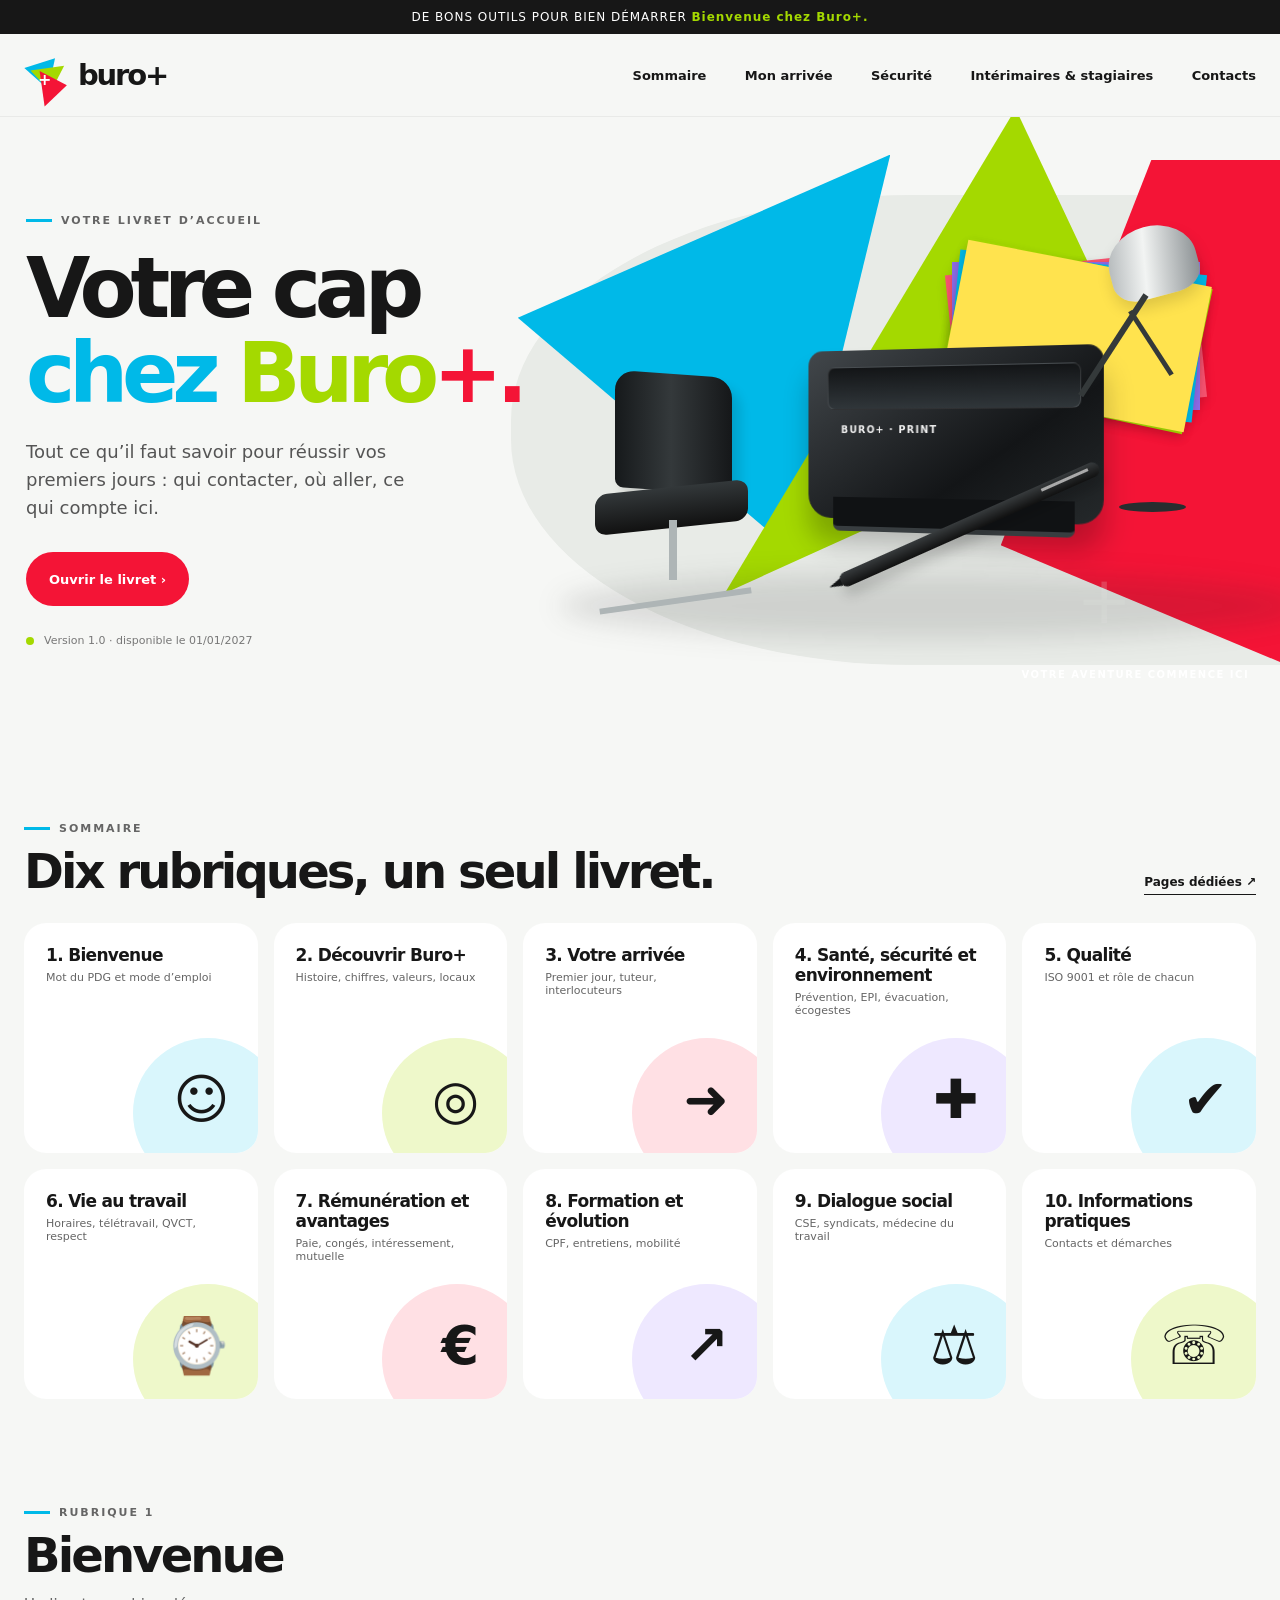
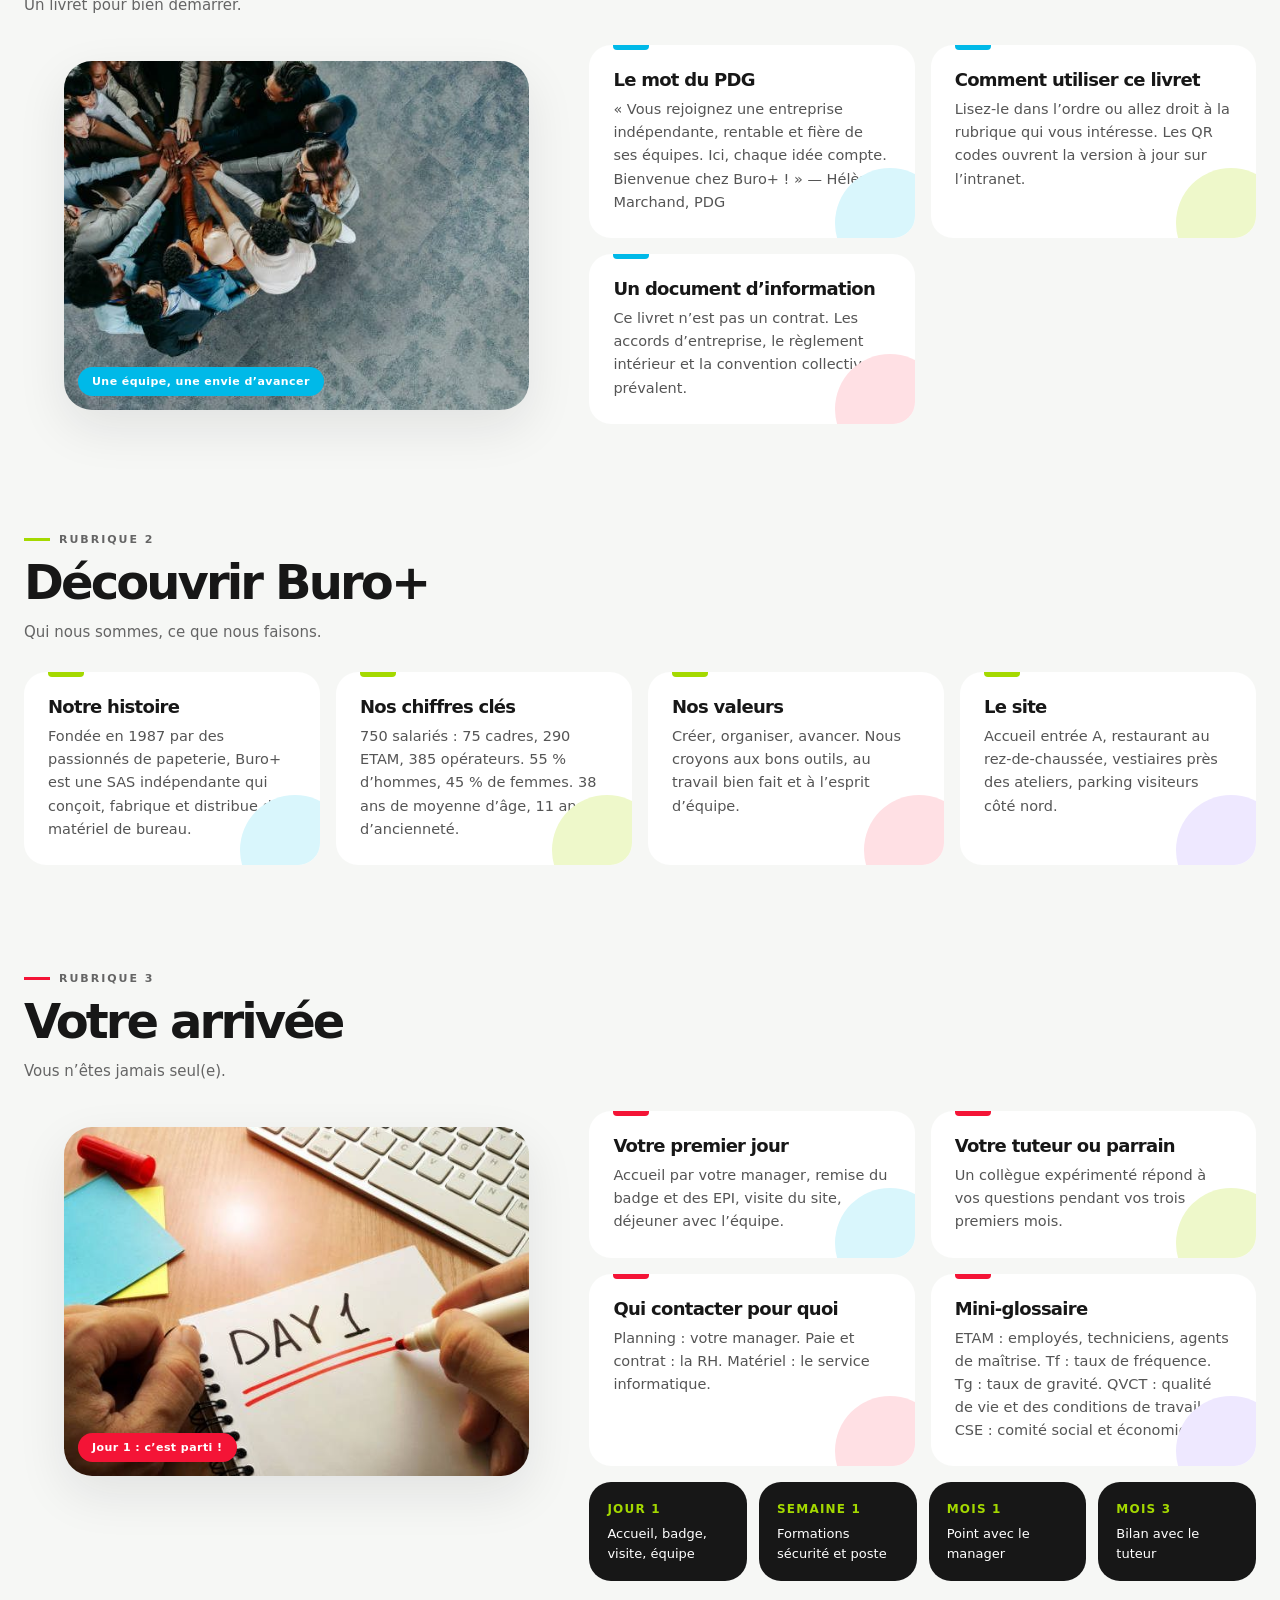
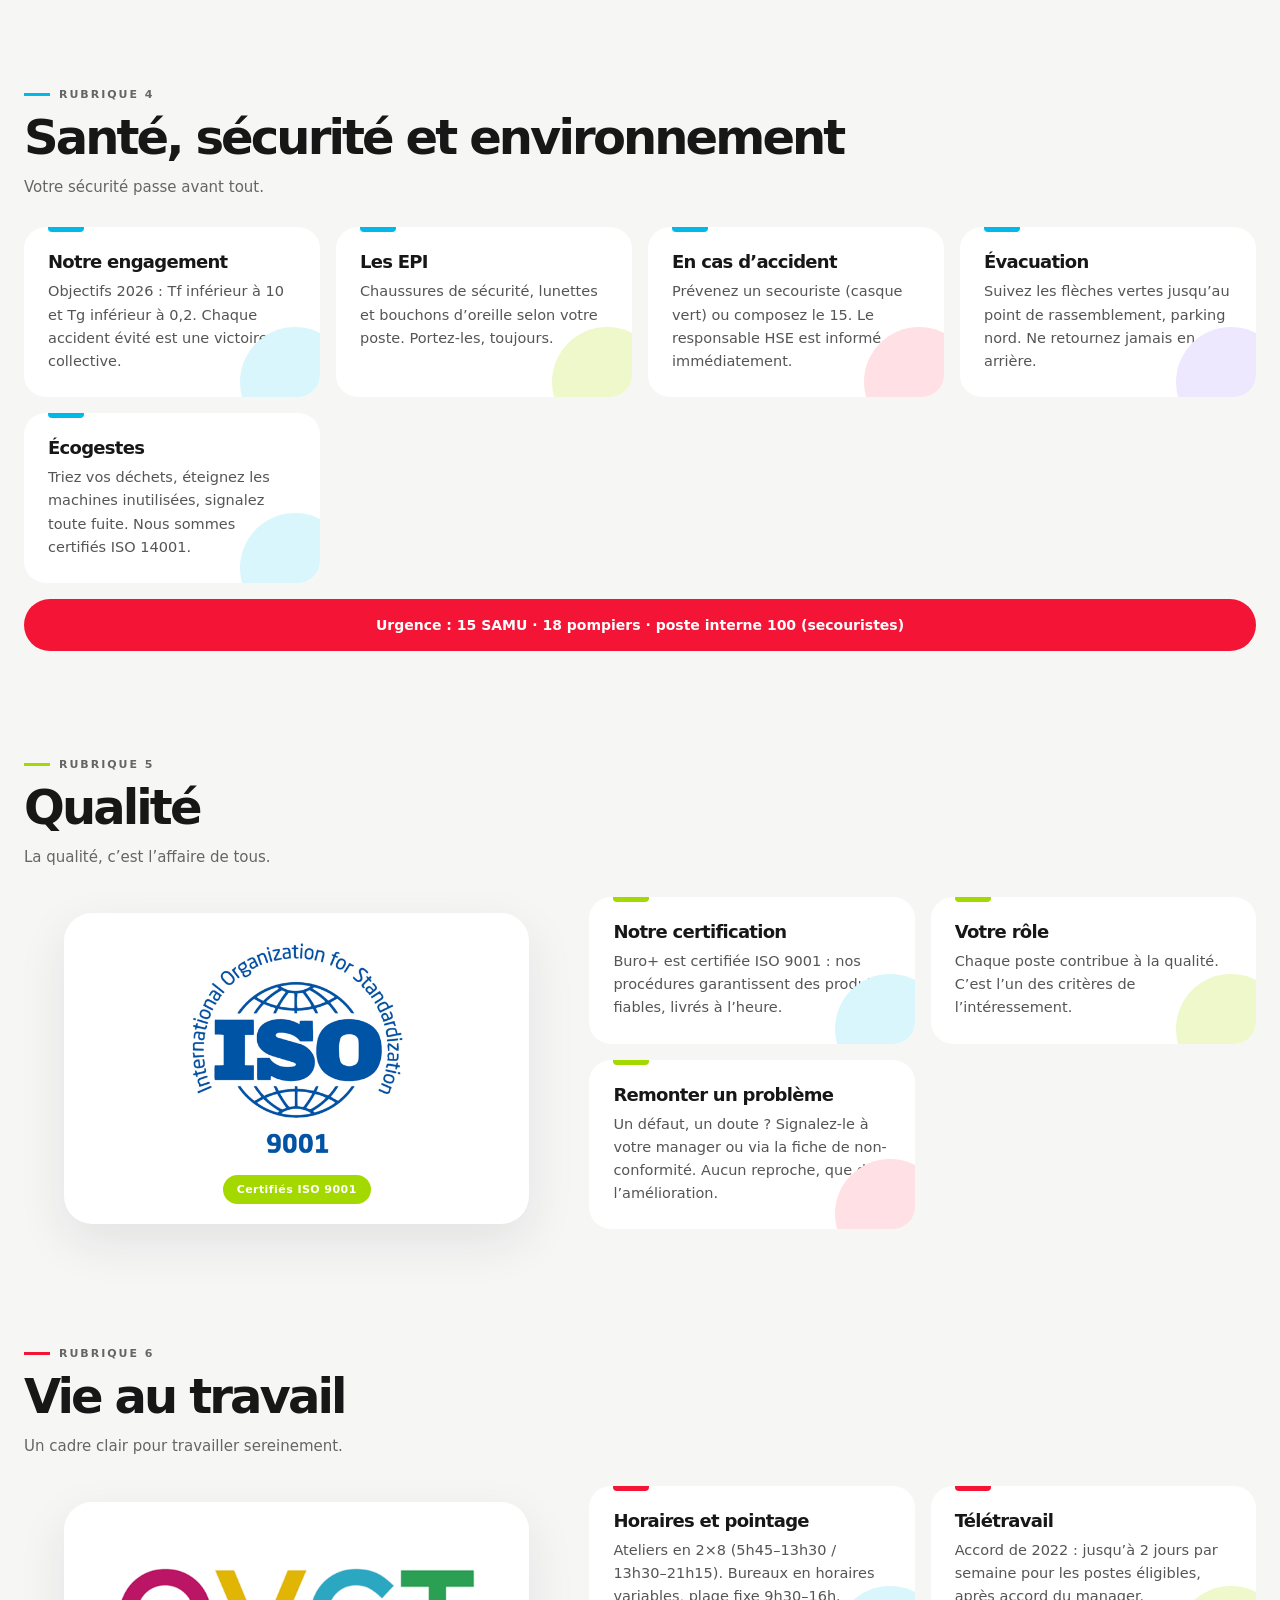
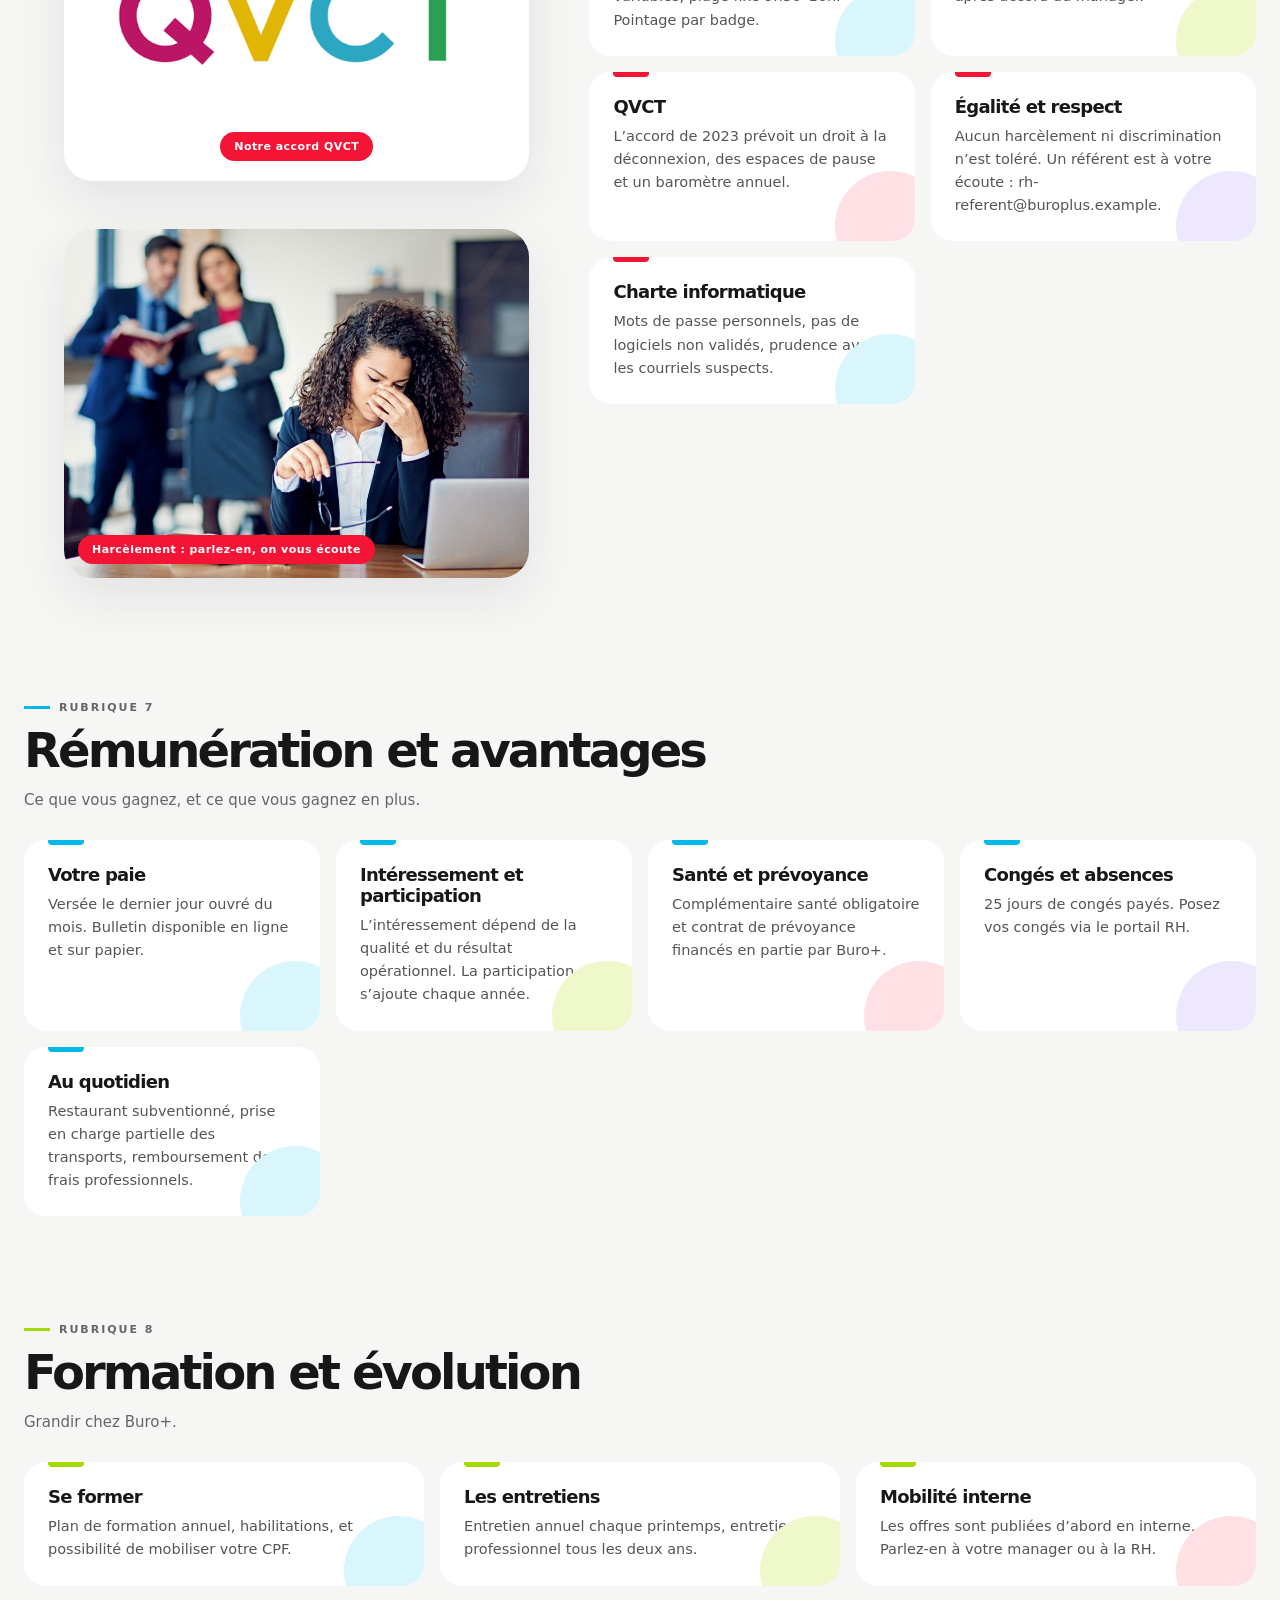
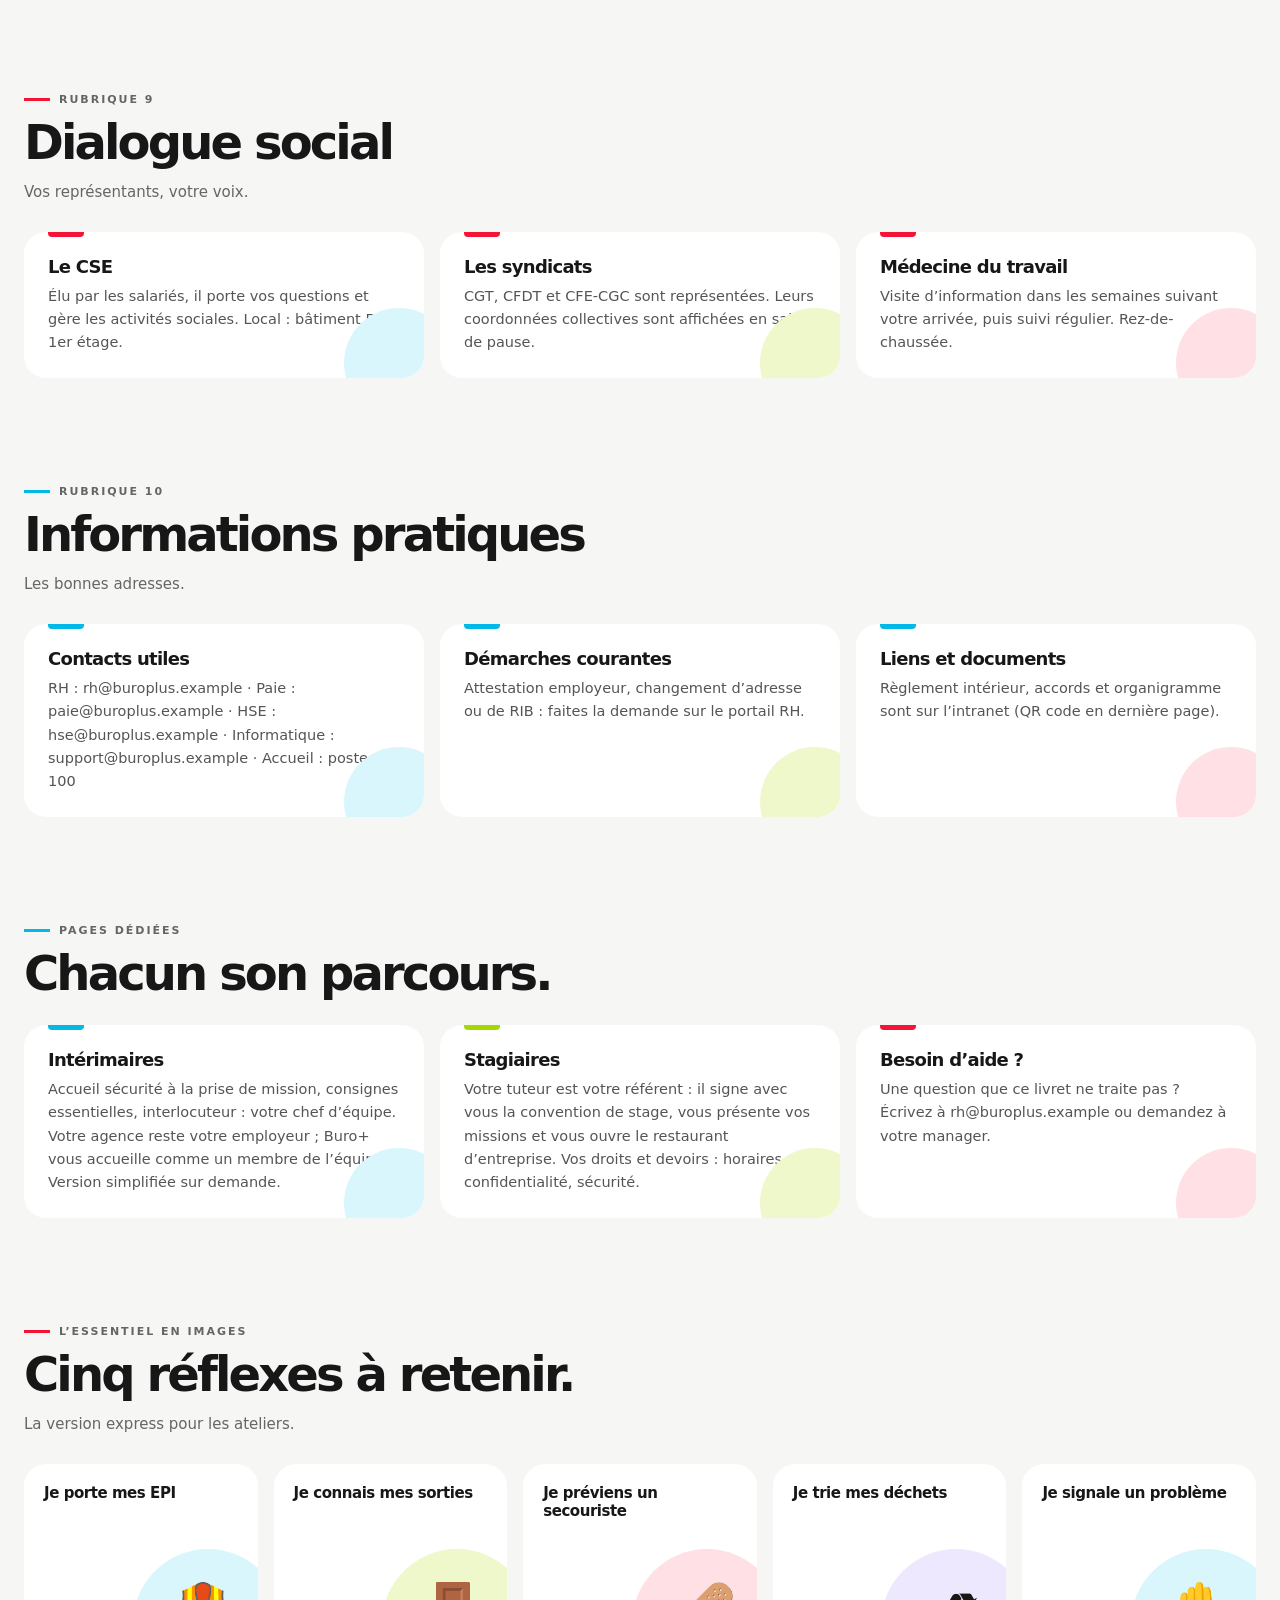
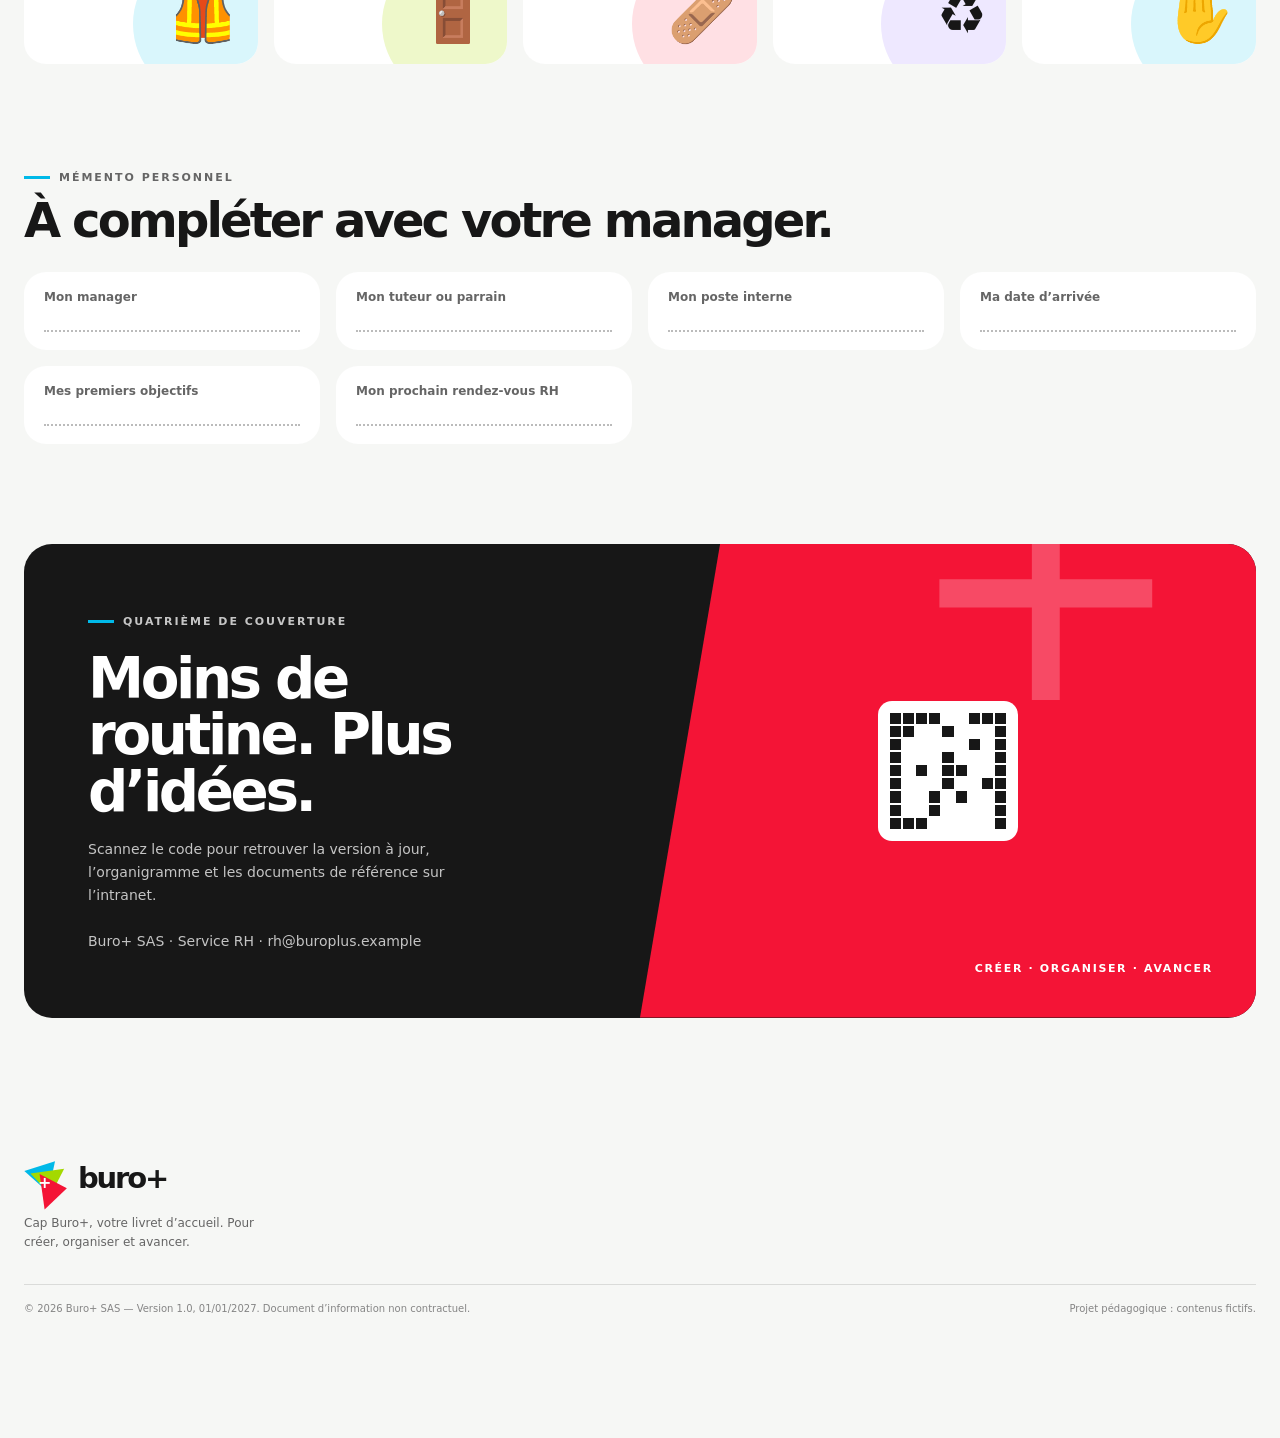
==== cap-buro/index.html @ 3a131214 "Add files via upload" ====
<!doctype html>
<html lang="fr"><head><meta charset="utf-8"><meta name="viewport" content="width=device-width,initial-scale=1">
<meta name="theme-color" content="#f6f7f5"><meta name="description" content="Cap Buro+ : le livret d’accueil de Buro+.">
<title>Cap Buro+ — Votre livret d’accueil</title><link rel="stylesheet" href="style.css"></head><body>
<div class="announcement">DE BONS OUTILS POUR BIEN DÉMARRER <strong>Bienvenue chez Buro+.</strong></div>
<header class="site-header"><nav class="nav" aria-label="Navigation principale"><a class="brand" href="#accueil" aria-label="Buro plus, accueil"><span class="brand-mark" aria-hidden="true"><i class="tri-cyan"></i><i class="tri-lime"></i><i class="tri-red"></i><b>+</b></span><span>buro+</span></a>
<div class="nav-links" id="nav-links"><a href="#categories">Sommaire</a><a href="#r3">Mon arrivée</a><a href="#r4">Sécurité</a><a href="#publics">Intérimaires &amp; stagiaires</a><a href="#contact">Contacts</a></div>
<button class="icon-button menu-toggle" aria-label="Ouvrir le menu" aria-expanded="false" aria-controls="nav-links">☰</button></nav></header>
<main>
<section class="hero" id="accueil"><div class="hero-copy"><div class="eyebrow">Votre livret d’accueil</div>
<h1>Votre cap <span class="color-words"><span class="blue">chez</span> <span class="green">Buro</span><span class="red">+.</span></span></h1>
<p>Tout ce qu’il faut savoir pour réussir vos premiers jours : qui contacter, où aller, ce qui compte ici.</p>
<a class="button" href="#categories">Ouvrir le livret ›</a><div class="hero-note"><span></span> Version 1.0 · disponible le 01/01/2027</div></div>
<div class="hero-art" role="img" aria-label="Illustration colorée de fournitures et d’équipement de bureau"><div class="art-bg"></div><div class="shape cyan"></div><div class="shape lime"></div><div class="shape red"></div><span class="plus one">+</span><span class="plus two">+</span><div class="desk"></div>
<div class="chair"><i class="back"></i><i class="seat"></i><i class="stem"></i><i class="foot"></i></div><div class="paper-stack"><i></i><i></i><i></i><i></i><i></i></div><div class="printer"><i class="tray"></i></div><div class="pen"></div><div class="lamp"><i class="shade"></i><i class="arm"></i><i class="base"></i></div><div class="art-caption">Votre aventure commence ici</div></div></section>
<section class="section" id="categories"><div class="section-heading"><div><div class="eyebrow">Sommaire</div><h2>Dix rubriques, un seul livret.</h2></div><a class="text-link" href="#publics">Pages dédiées ↗</a></div><div class="categories tints" id="som"></div></section>
<div id="rubs"></div>
<section class="section" id="publics"><div class="section-heading"><div><div class="eyebrow">Pages dédiées</div><h2>Chacun son parcours.</h2></div></div>
<div class="cards tints"><article class="card" style="--t:#00b9e8"><h3>Intérimaires</h3><p>Accueil sécurité à la prise de mission, consignes essentielles, interlocuteur : votre chef d’équipe. Votre agence reste votre employeur ; Buro+ vous accueille comme un membre de l’équipe. Version simplifiée sur demande.</p><span class="orb"></span></article>
<article class="card" style="--t:#a4d900"><h3>Stagiaires</h3><p>Votre tuteur est votre référent : il signe avec vous la convention de stage, vous présente vos missions et vous ouvre le restaurant d’entreprise. Vos droits et devoirs : horaires, confidentialité, sécurité.</p><span class="orb"></span></article>
<article class="card" style="--t:#f41436"><h3>Besoin d’aide ?</h3><p>Une question que ce livret ne traite pas ? Écrivez à rh@buroplus.example ou demandez à votre manager.</p><span class="orb"></span></article></div></section>
<section class="section" id="essentiel"><div class="section-heading"><div><div class="eyebrow" style="--t:#f41436">L’essentiel en images</div><h2>Cinq réflexes à retenir.</h2><p class="lead">La version express pour les ateliers.</p></div></div>
<div class="picto tints"><div>Je porte mes EPI<i class="orb"></i><span>🦺</span></div><div>Je connais mes sorties<i class="orb"></i><span>🚪</span></div><div>Je préviens un secouriste<i class="orb"></i><span>🩹</span></div><div>Je trie mes déchets<i class="orb"></i><span>♻️</span></div><div>Je signale un problème<i class="orb"></i><span>✋</span></div></div></section>
<section class="section" id="memento"><div class="section-heading"><div><div class="eyebrow">Mémento personnel</div><h2>À compléter avec votre manager.</h2></div></div><div class="mem"><label>Mon manager<span></span></label><label>Mon tuteur ou parrain<span></span></label><label>Mon poste interne<span></span></label><label>Ma date d’arrivée<span></span></label><label>Mes premiers objectifs<span></span></label><label>Mon prochain rendez-vous RH<span></span></label></div></section>
<section class="section" id="contact"><div class="manifesto"><div class="manifesto-copy"><div class="eyebrow">Quatrième de couverture</div><h2>Moins de routine. Plus d’idées.</h2><p>Scannez le code pour retrouver la version à jour, l’organigramme et les documents de référence sur l’intranet.<br><br>Buro+ SAS · Service RH · rh@buroplus.example</p></div><div class="manifesto-art"><div class="qr" id="qr" role="img" aria-label="QR code illustratif"></div></div></div></section>
</main>
<footer class="section"><div class="footer-top"><div class="footer-brand"><a class="brand" href="#accueil" aria-label="Buro plus, accueil"><span class="brand-mark" aria-hidden="true"><i class="tri-cyan"></i><i class="tri-lime"></i><i class="tri-red"></i><b>+</b></span><span>buro+</span></a><p>Cap Buro+, votre livret d’accueil. Pour créer, organiser et avancer.</p></div></div><div class="copyright"><span>© 2026 Buro+ SAS — Version 1.0, 01/01/2027. Document d’information non contractuel.</span><span>Projet pédagogique : contenus fictifs.</span></div></footer>
<script src="app.js"></script></body></html>
---- cap-buro/style.css ----
:root{--ink:#171717;--muted:#656565;--paper:#f6f7f5;--white:#fff;--cyan:#00b9e8;--lime:#a4d900;--red:#f41436;--line:rgba(23,23,23,.12);--radius:22px;--shadow:0 18px 50px rgba(20,25,30,.09)}
*{box-sizing:border-box}html{scroll-behavior:smooth;scroll-padding-top:96px}
body{margin:0;color:var(--ink);background:var(--paper);font-family:Inter,ui-sans-serif,system-ui,-apple-system,BlinkMacSystemFont,"Segoe UI",sans-serif}
a{color:inherit;text-decoration:none}img{max-width:100%;display:block}
.announcement{padding:10px 20px;color:#fff;background:var(--ink);text-align:center;font-size:12px;letter-spacing:.08em}.announcement strong{color:var(--lime)}
.site-header{position:sticky;z-index:5;top:0;background:rgba(246,247,245,.92);backdrop-filter:blur(14px);border-bottom:1px solid rgba(23,23,23,.06)}
.nav{width:min(1240px,calc(100% - 48px));height:82px;margin:auto;display:flex;align-items:center;justify-content:space-between;gap:30px}
.brand{display:inline-flex;align-items:center;gap:11px;font-size:29px;font-weight:850;letter-spacing:-.075em;white-space:nowrap}
.brand-mark{width:43px;height:40px;position:relative;display:inline-block}.brand-mark i{position:absolute;display:block;width:0;height:0}
.tri-cyan{top:0;left:0;border-top:16px solid transparent;border-bottom:16px solid transparent;border-right:28px solid var(--cyan);transform:rotate(12deg)}
.tri-lime{top:13px;left:8px;border-left:17px solid transparent;border-right:17px solid transparent;border-top:24px solid var(--lime);transform:rotate(-8deg)}
.tri-red{top:14px;right:0;border-top:18px solid transparent;border-bottom:18px solid transparent;border-left:25px solid var(--red);transform:rotate(-8deg)}
.brand-mark b{position:absolute;left:14px;top:15px;color:#fff;font-size:16px;z-index:1}
.nav-links{display:flex;align-items:center;gap:clamp(18px,3vw,42px);font-size:13px;font-weight:650}.nav-links a:hover{color:var(--red)}
.icon-button{width:42px;height:42px;display:none;place-items:center;border:1px solid var(--line);border-radius:50%;background:transparent;cursor:pointer;font-size:18px}
main{overflow:hidden}
.hero{width:min(1240px,calc(100% - 48px));min-height:570px;margin:28px auto 100px;display:grid;grid-template-columns:.88fr 1.12fr;align-items:center;position:relative}
.hero-copy{z-index:2;padding:34px 0 40px 2px}
.eyebrow{display:inline-flex;align-items:center;gap:9px;margin-bottom:23px;color:var(--muted);font-size:11px;font-weight:750;letter-spacing:.18em;text-transform:uppercase}.eyebrow:before{content:"";width:26px;height:3px;background:var(--t,var(--cyan))}
h1{max-width:610px;margin:0;font-size:clamp(52px,6.5vw,88px);line-height:.94;letter-spacing:-.075em;font-weight:900}
.color-words{display:block;margin-top:7px;white-space:nowrap}.blue{color:var(--cyan)}.green{color:var(--lime)}.red{color:var(--red)}
.hero-copy p{max-width:400px;margin:25px 0 30px;color:#555;font-size:18px;line-height:1.55}
.button{display:inline-flex;align-items:center;gap:17px;min-height:54px;padding:0 23px;border-radius:999px;background:var(--red);color:#fff;font-size:13px;font-weight:800;transition:transform .2s,box-shadow .2s}.button:hover{transform:translateY(-3px);box-shadow:0 12px 25px rgba(244,20,54,.22)}
.hero-note{display:flex;align-items:center;gap:10px;margin-top:28px;color:#777;font-size:11px}.hero-note span{width:8px;height:8px;border-radius:50%;background:var(--lime)}
.hero-art{position:relative;min-height:510px;isolation:isolate}
.art-bg{position:absolute;inset:4% -13% 4% -8%;z-index:-2;overflow:hidden;border-radius:48% 0 0 48%;background:#e8ebe7}
.shape{position:absolute;z-index:-1}
.shape.cyan{width:54%;height:78%;top:-4%;left:-7%;background:var(--cyan);clip-path:polygon(0 41%,100% 0,74% 100%)}
.shape.lime{width:62%;height:95%;top:-13%;left:23%;background:var(--lime);clip-path:polygon(68% 0,100% 60%,0 100%)}
.shape.red{width:52%;height:105%;top:-3%;right:-15%;background:var(--red);clip-path:polygon(42% 0,100% 0,100% 100%,0 72%)}
.plus{position:absolute;color:rgba(255,255,255,.2);font-size:90px;font-weight:300;line-height:1}.plus.one{right:7%;top:12%}.plus.two{right:18%;bottom:10%;font-size:66px}
.desk{position:absolute;left:-1%;right:-7%;bottom:9%;height:13%;border-radius:50%;background:rgba(40,44,43,.13);filter:blur(13px)}
.printer{position:absolute;z-index:2;width:43%;height:34%;left:34%;top:34%;border-radius:15px 15px 24px 24px;background:linear-gradient(145deg,#42474b,#131517 64%,#25292b);box-shadow:0 25px 28px rgba(0,0,0,.24);transform:perspective(400px) rotateY(-7deg)}
.printer:before{content:"";position:absolute;inset:10% 7% auto;height:24%;border-radius:8px;background:linear-gradient(180deg,#131517,#30363a);border:1px solid rgba(255,255,255,.12)}
.printer:after{content:"BURO+  ·  PRINT";position:absolute;top:44%;left:12%;color:#f1f1f1;font-size:clamp(7px,.8vw,10px);font-weight:800;letter-spacing:.12em}
.tray{position:absolute;left:9%;right:9%;bottom:-7%;height:20%;border-radius:0 0 7px 7px;background:#101214;border-bottom:5px solid #383d40}
.paper-stack{position:absolute;z-index:1;width:36%;height:29%;left:56%;top:17%;transform:rotate(11deg)}
.paper-stack i{position:absolute;inset:0;display:block;background:#ffe34e;box-shadow:0 5px 12px rgba(0,0,0,.1)}
.paper-stack i:nth-child(1){background:#f95471;transform:rotate(-17deg)}.paper-stack i:nth-child(2){background:#8e6ce8;transform:rotate(-11deg)}.paper-stack i:nth-child(3){background:#00b9e8;transform:rotate(-5deg)}.paper-stack i:nth-child(4){background:#a4d900;transform:rotate(1deg)}
.pen{position:absolute;z-index:3;width:41%;height:15px;left:38%;top:67%;border-radius:12px;background:linear-gradient(180deg,#373b3d,#111);box-shadow:0 9px 13px rgba(0,0,0,.18);transform:rotate(-24deg)}
.pen:before{content:"";position:absolute;right:4%;top:4px;width:18%;height:3px;background:#aaa}
.pen:after{content:"";position:absolute;left:-12px;top:4px;border-top:4px solid transparent;border-bottom:4px solid transparent;border-right:13px solid #141617}
.lamp{position:absolute;z-index:2;right:3%;top:10%;width:23%;height:56%}
.shade{position:absolute;width:56%;height:25%;top:0;left:20%;border-radius:60% 60% 35% 35%;background:linear-gradient(100deg,#aeb3b5,#f2f4f3 42%,#858b8e);transform:rotate(-15deg);box-shadow:0 8px 15px #0002}
.arm{position:absolute;top:24%;left:42%;width:6px;height:42%;background:#34393a;transform:rotate(33deg);transform-origin:top}
.arm:before{content:"";position:absolute;top:18%;left:-4px;width:5px;height:63%;background:#34393a;transform:rotate(-66deg);transform-origin:top}
.base{position:absolute;bottom:0;left:27%;width:42%;height:10px;border-radius:50%;background:#282d2f}
.chair{position:absolute;z-index:1;left:2%;bottom:14%;width:27%;height:47%}
.back{position:absolute;left:19%;top:0;width:63%;height:49%;border-radius:20px 20px 8px 8px;background:linear-gradient(90deg,#16191b,#34393b 48%,#151719);transform:skewY(4deg);box-shadow:8px 10px 12px #0002}
.seat{position:absolute;left:8%;top:47%;width:82%;height:17%;border-radius:12px;background:linear-gradient(180deg,#33383a,#111);transform:skewY(-6deg)}
.stem{position:absolute;top:61%;left:48%;width:8px;height:25%;background:#aeb5b6}
.foot{position:absolute;left:10%;right:8%;bottom:4%;height:6px;background:#aeb5b6;transform:rotate(-8deg)}
.art-caption{position:absolute;z-index:3;bottom:1%;right:1%;color:#fff;font-size:10px;font-weight:750;letter-spacing:.15em;text-transform:uppercase}
.section{width:min(1240px,calc(100% - 48px));margin:0 auto 100px}
.section-heading{display:flex;align-items:end;justify-content:space-between;gap:24px;margin-bottom:28px}.section-heading .eyebrow{margin-bottom:12px}
h2{margin:0;font-size:clamp(32px,4vw,48px);line-height:1;letter-spacing:-.06em}
.lead{max-width:520px;margin:14px 0 0;color:var(--muted);font-size:15px;line-height:1.6}
.text-link{display:inline-flex;gap:10px;padding-bottom:5px;border-bottom:1px solid var(--ink);font-size:12px;font-weight:750;white-space:nowrap}
.categories{display:grid;grid-template-columns:repeat(5,1fr);gap:16px}
.category{position:relative;min-height:230px;overflow:hidden;padding:22px;border-radius:var(--radius);background:#fff;transition:transform .25s,box-shadow .25s}.category:hover{transform:translateY(-5px);box-shadow:var(--shadow)}
.category h3{position:relative;z-index:1;margin:0;font-size:17px;letter-spacing:-.04em}.category small{position:relative;z-index:1;display:block;margin-top:6px;color:var(--muted);font-size:11px}
.orb{position:absolute;width:150px;height:150px;right:-25px;bottom:-35px;border-radius:50%;background:var(--tint)}
.symbol{position:absolute;right:28px;bottom:22px;z-index:1;font-size:54px;font-weight:800}
.tints>:nth-child(4n+1){--tint:#d9f6fc}.tints>:nth-child(4n+2){--tint:#eef8ca}.tints>:nth-child(4n+3){--tint:#ffe0e4}.tints>:nth-child(4n+4){--tint:#eee8ff}
.rubgrid{display:grid;grid-template-columns:.9fr 1.1fr;gap:20px;align-items:start}.rubgrid.solo{grid-template-columns:1fr}
.figs{display:grid;gap:16px}
.fig{position:relative;overflow:hidden;border-radius:28px;background:#fff;box-shadow:var(--shadow)}.fig img{width:100%;height:100%;object-fit:cover}
.fig.photo img{aspect-ratio:4/3}.fig.logo{display:grid;place-items:center;padding:20px}.fig.logo img{max-height:230px;object-fit:contain}
.fig figcaption{position:absolute;left:14px;bottom:14px;padding:8px 14px;border-radius:999px;background:var(--t);color:#fff;font-size:11px;font-weight:800;letter-spacing:.04em}.fig.logo figcaption{position:static;margin-top:12px}
.fig.logo{align-content:center}
.cards{display:grid;grid-template-columns:repeat(auto-fit,minmax(250px,1fr));gap:16px}
.card{position:relative;overflow:hidden;padding:24px;border-radius:var(--radius);background:#fff;transition:transform .25s,box-shadow .25s}.card:hover{transform:translateY(-4px);box-shadow:var(--shadow)}
.card h3{position:relative;margin:0 0 8px;font-size:18px;letter-spacing:-.04em}.card p{position:relative;margin:0;color:#555;font-size:14.5px;line-height:1.6}
.card .orb{width:110px;height:110px;right:-30px;bottom:-40px;background:var(--tint)}
.card:before{content:"";position:absolute;left:24px;top:0;width:36px;height:5px;border-radius:0 0 4px 4px;background:var(--t)}
.timeline{display:grid;grid-template-columns:repeat(4,1fr);gap:12px;margin-top:16px}.timeline div{padding:18px;border-radius:var(--radius);background:var(--ink);color:#fff;font-size:13px;line-height:1.5}.timeline b{display:block;margin-bottom:6px;color:var(--lime);font-size:12px;letter-spacing:.1em;text-transform:uppercase}
.alert{margin-top:16px;padding:18px 24px;border-radius:999px;background:var(--red);color:#fff;font-size:14px;font-weight:800;text-align:center}
.picto{display:grid;grid-template-columns:repeat(5,1fr);gap:16px}
.picto div{position:relative;overflow:hidden;min-height:200px;padding:20px;border-radius:var(--radius);background:#fff;font-weight:800;font-size:15px;letter-spacing:-.03em}.picto span{position:absolute;z-index:1;right:20px;bottom:18px;font-size:56px}
.manifesto{display:grid;grid-template-columns:1fr 1fr;min-height:330px;overflow:hidden;border-radius:28px;background:var(--ink);color:#fff}
.manifesto-copy{padding:clamp(30px,5vw,65px);align-self:center}.manifesto-copy .eyebrow{color:#c6c6c6}.manifesto h2{max-width:440px;font-size:clamp(35px,4.4vw,57px)}.manifesto p{max-width:420px;margin:18px 0 0;color:#c4c4c4;font-size:14px;line-height:1.65}
.manifesto-art{position:relative;min-height:290px;overflow:hidden;background:var(--red);clip-path:polygon(13% 0,100% 0,100% 100%,0 100%);display:grid;place-items:center}
.manifesto-art:before{content:"+";position:absolute;right:11%;top:-28%;color:rgba(255,255,255,.23);font-size:340px;font-weight:200;line-height:1}
.manifesto-art:after{content:"CRÉER · ORGANISER · AVANCER";position:absolute;right:7%;bottom:9%;color:#fff;font-size:11px;font-weight:800;letter-spacing:.15em}
.qr{position:relative;z-index:1;width:140px;height:140px;margin-bottom:20px;padding:12px;border-radius:14px;background:#fff;display:grid;grid-template-columns:repeat(9,1fr);gap:2px}.qr i{background:var(--ink)}.qr i.o{background:#fff}
.mem{display:grid;grid-template-columns:repeat(auto-fit,minmax(260px,1fr));gap:16px}.mem label{display:block;padding:18px 20px;border-radius:var(--radius);background:#fff;font-size:12px;font-weight:750;color:var(--muted)}.mem span{display:block;height:28px;border-bottom:2px dotted #bbb}
.newsletter{display:flex;align-items:center;justify-content:space-between;gap:30px;padding:45px 0;border-top:1px solid var(--line);border-bottom:1px solid var(--line)}.newsletter h2{font-size:30px}.newsletter p{margin:9px 0 0;color:var(--muted);font-size:13px}
footer{padding:40px 0 24px}.footer-top{display:flex;justify-content:space-between;gap:40px;padding-bottom:32px}.footer-brand p{max-width:260px;margin:12px 0 0;color:var(--muted);font-size:12px;line-height:1.6}
.copyright{display:flex;justify-content:space-between;gap:20px;padding-top:18px;border-top:1px solid var(--line);color:#858585;font-size:10px}
@media(max-width:900px){.nav-links{gap:16px}.nav-links a{font-size:12px}.hero{min-height:480px}.hero-art{min-height:420px}.categories{grid-template-columns:repeat(2,1fr)}.rubgrid{grid-template-columns:1fr}.picto{grid-template-columns:repeat(2,1fr)}.timeline{grid-template-columns:1fr 1fr}}
@media(max-width:650px){.announcement{font-size:10px}.nav{width:calc(100% - 32px);height:68px}.brand{font-size:25px}.icon-button{display:grid}
.nav-links{display:none;position:absolute;top:67px;left:0;right:0;padding:22px 24px 26px;flex-direction:column;align-items:start;background:var(--paper);border-bottom:1px solid var(--line)}.nav-links.open{display:flex}
.hero{width:calc(100% - 32px);margin:14px auto 68px;display:flex;flex-direction:column;align-items:stretch}.hero-copy{padding:38px 0 0}.hero-copy p{font-size:16px}.hero-art{min-height:345px;margin:15px -4px 0}
.section{width:calc(100% - 32px);margin-bottom:68px}.section-heading{align-items:start;flex-direction:column}.category{min-height:200px;padding:16px}.symbol{transform:scale(.8)}
.manifesto{grid-template-columns:1fr}.manifesto-art{min-height:230px;clip-path:none}.timeline{grid-template-columns:1fr}.newsletter,.footer-top{flex-direction:column;align-items:start}.copyright{flex-direction:column;gap:8px}}
@media(prefers-reduced-motion:reduce){*{scroll-behavior:auto!important;transition-duration:.01ms!important}}
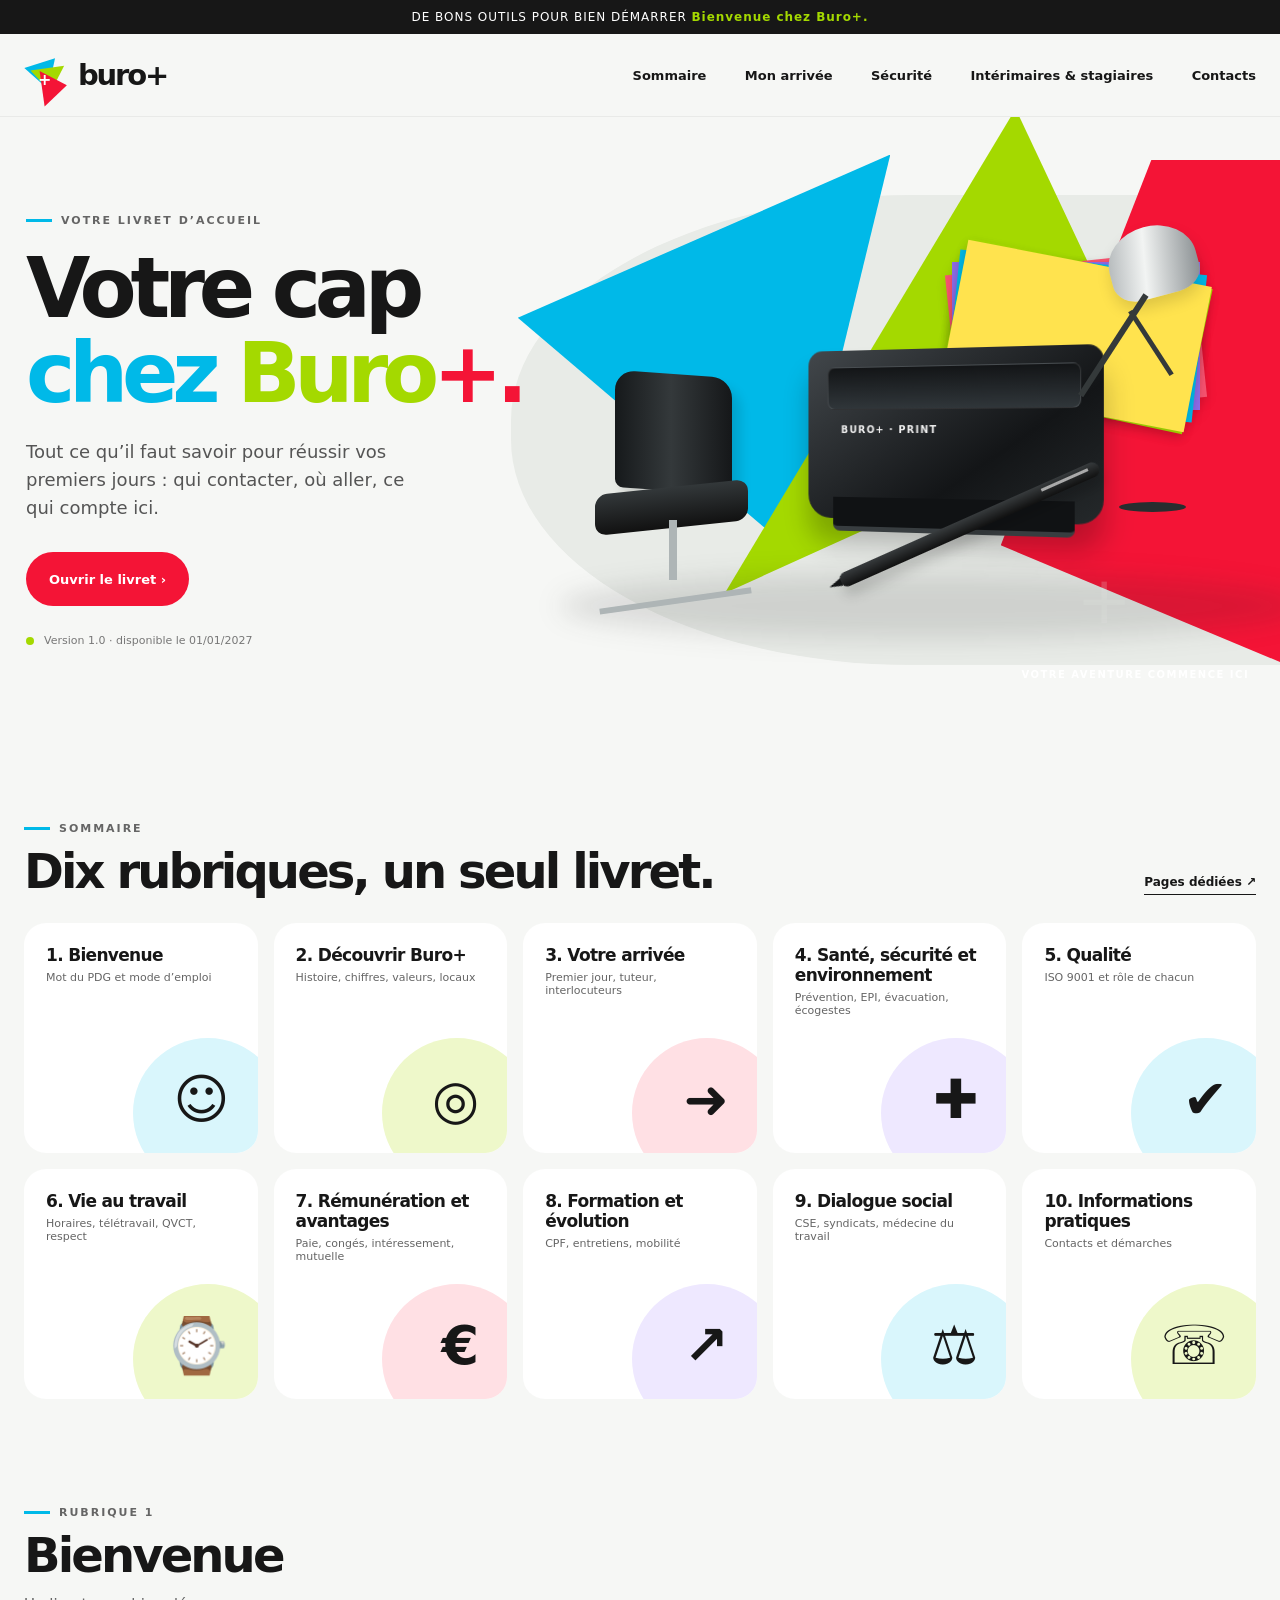
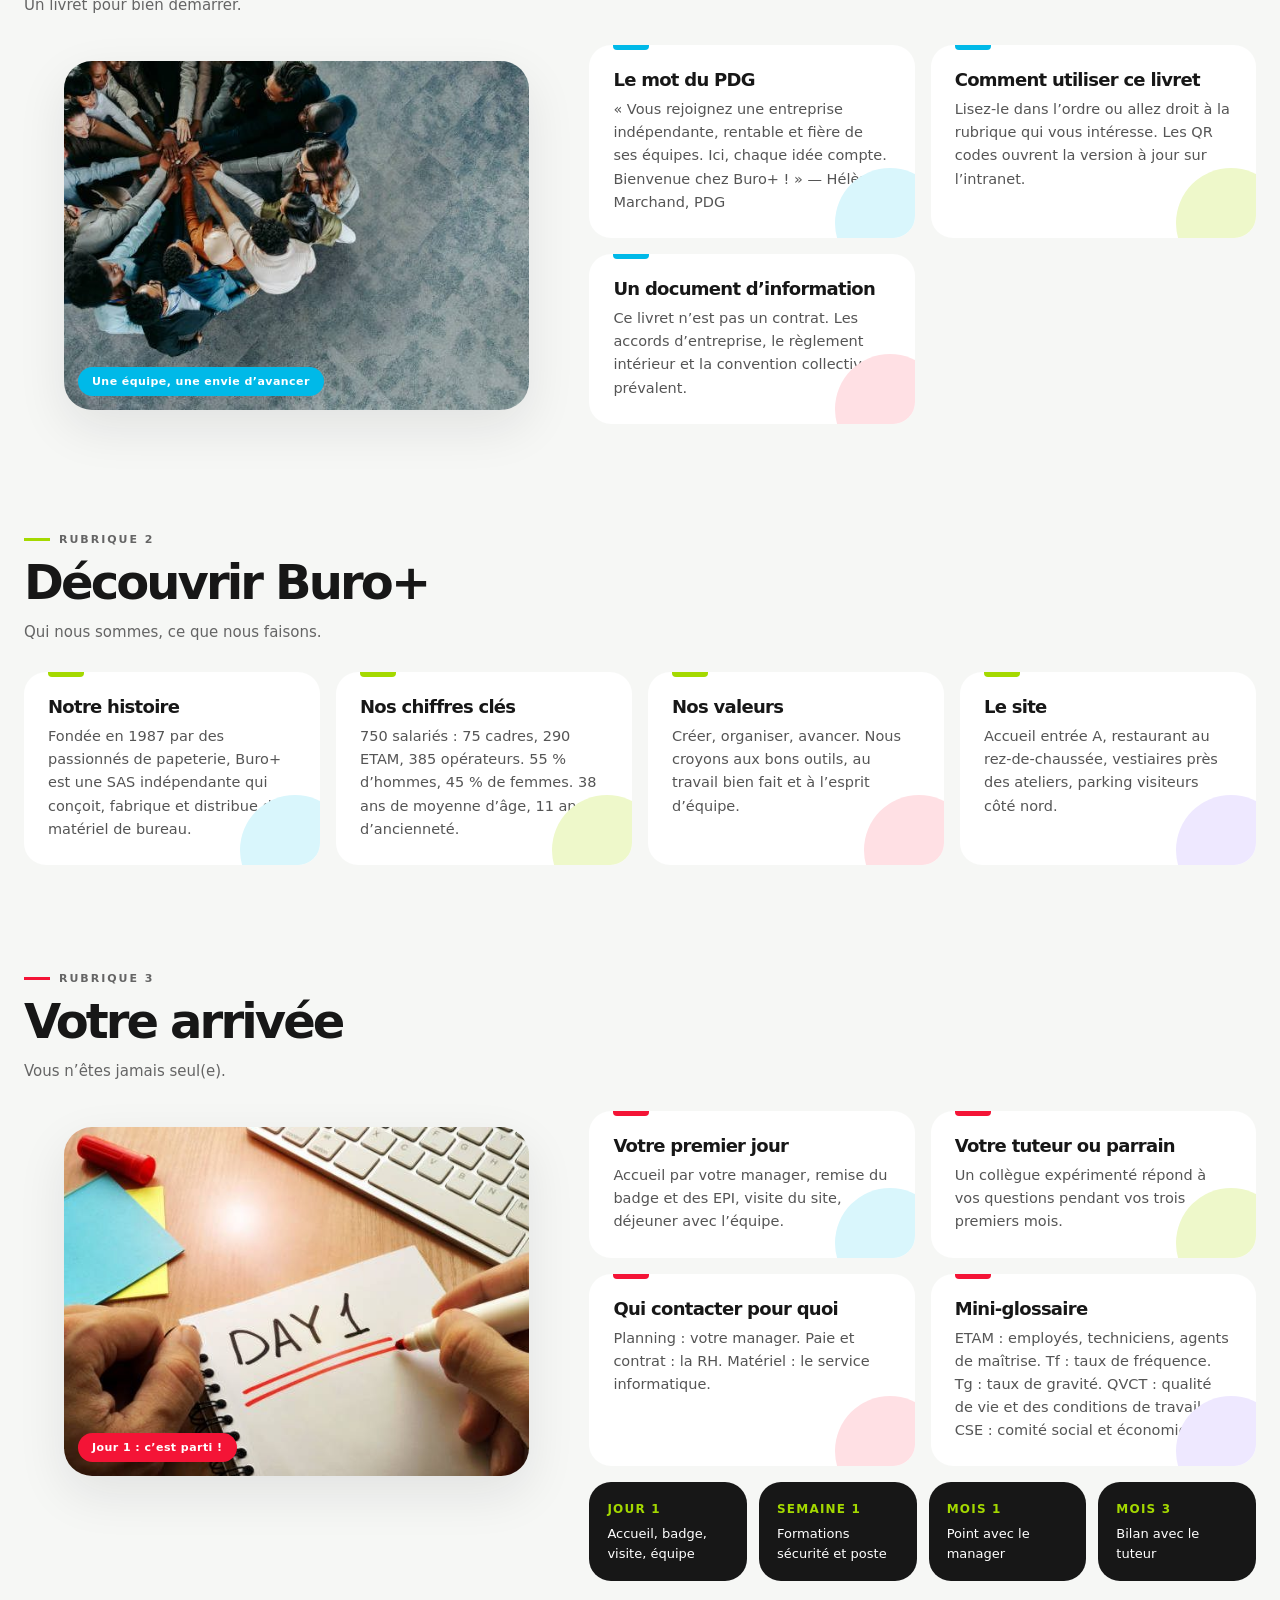
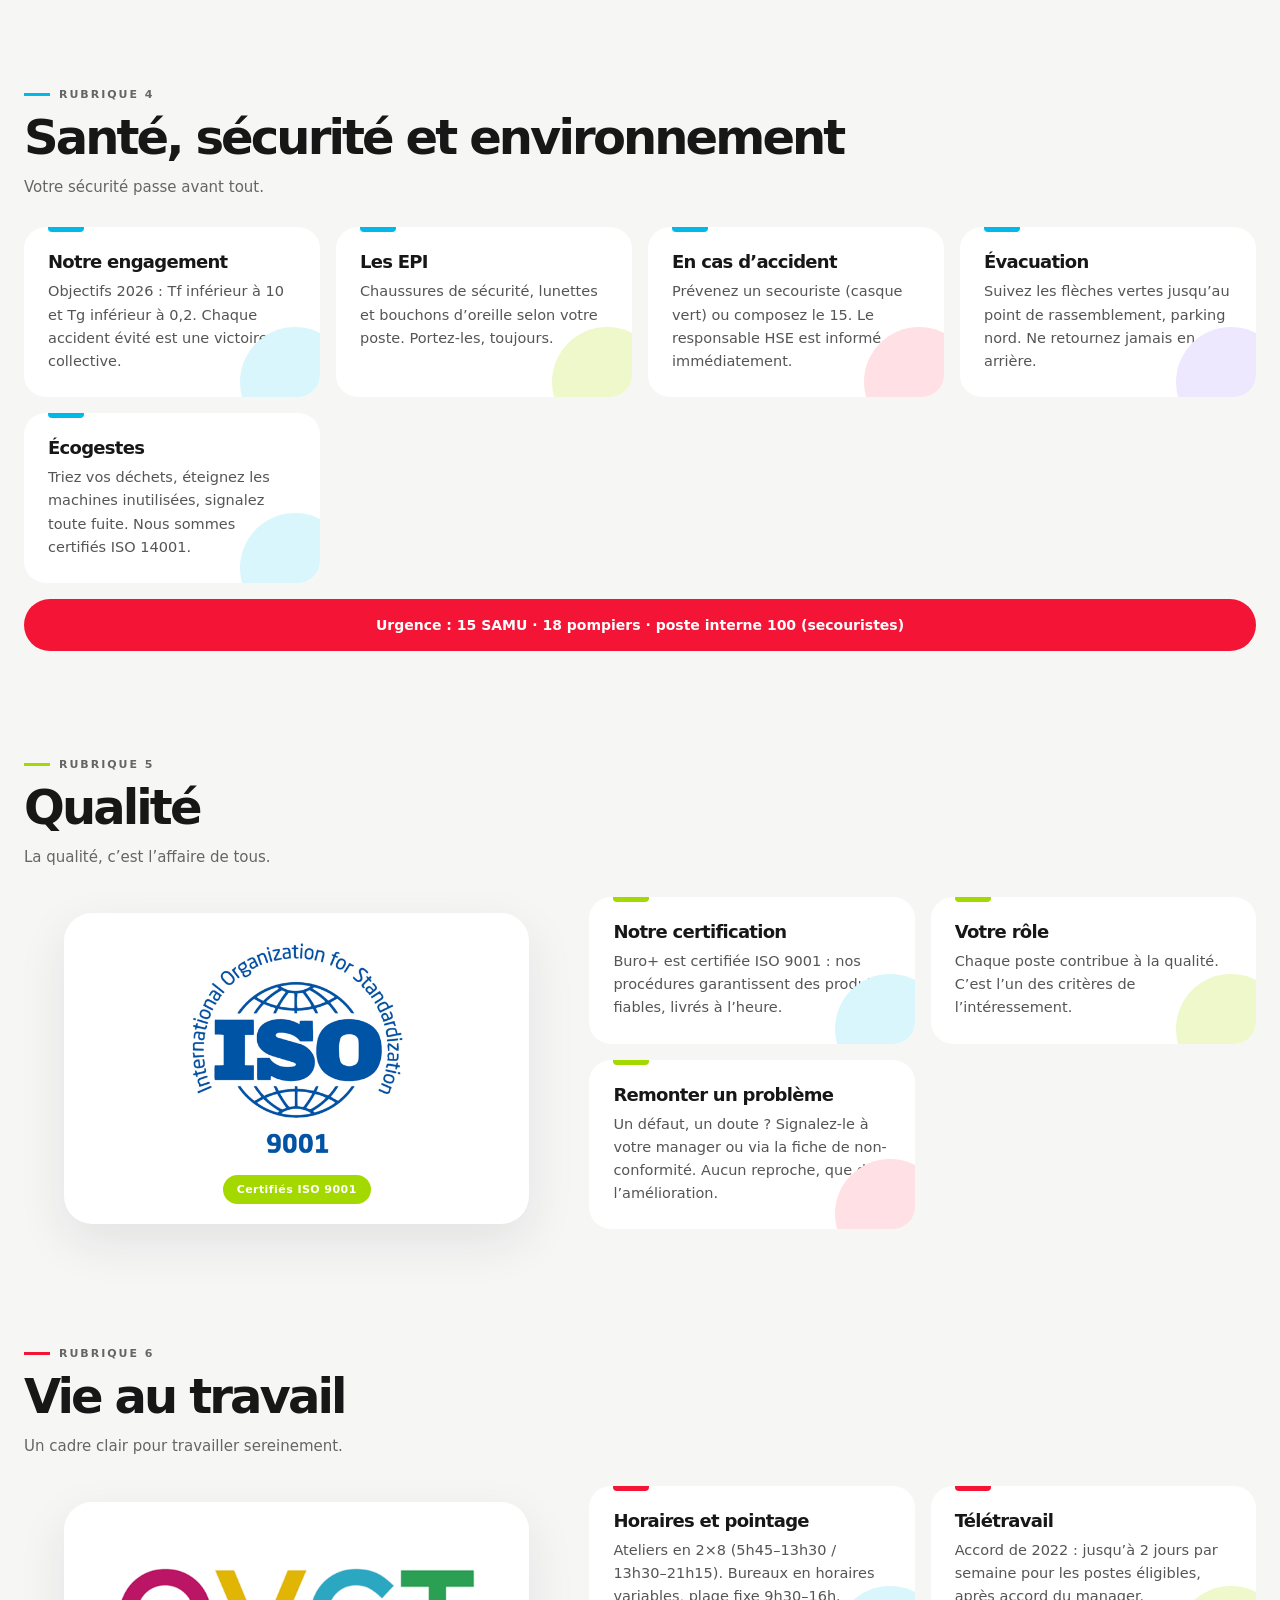
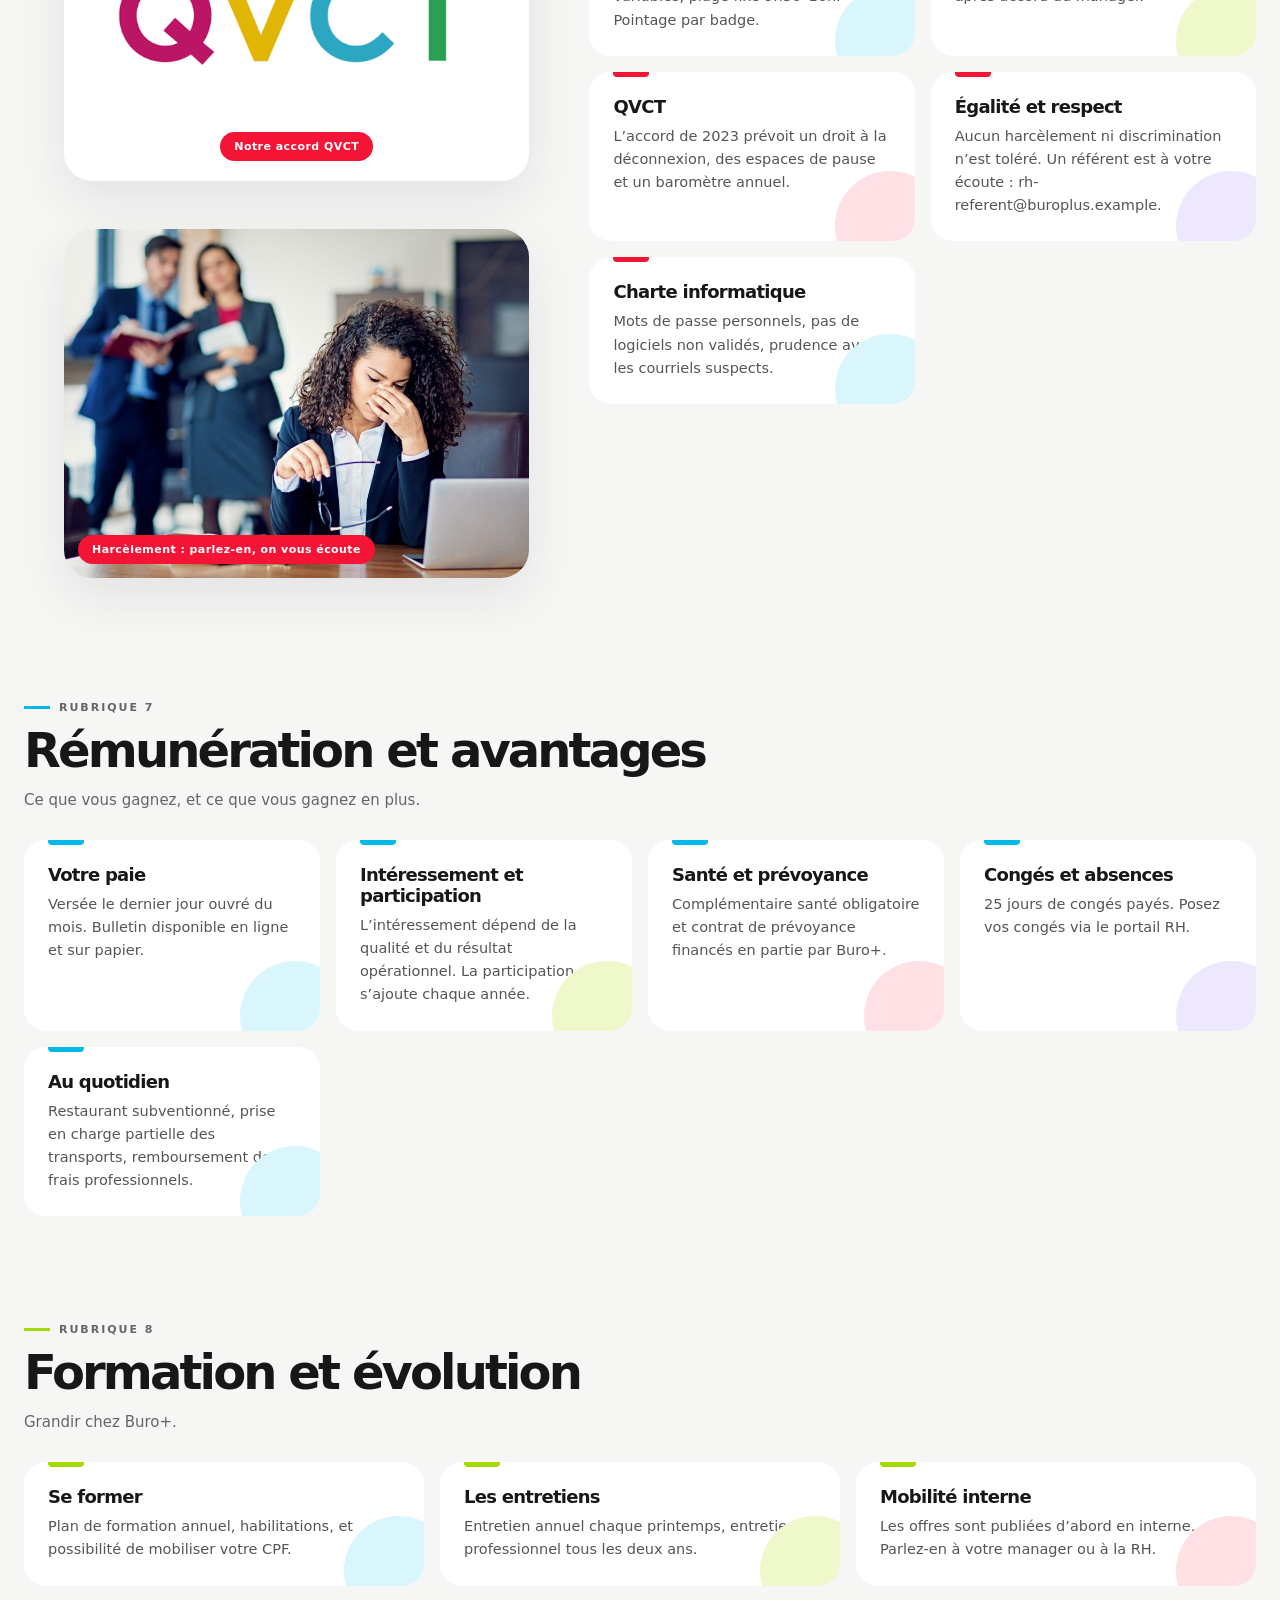
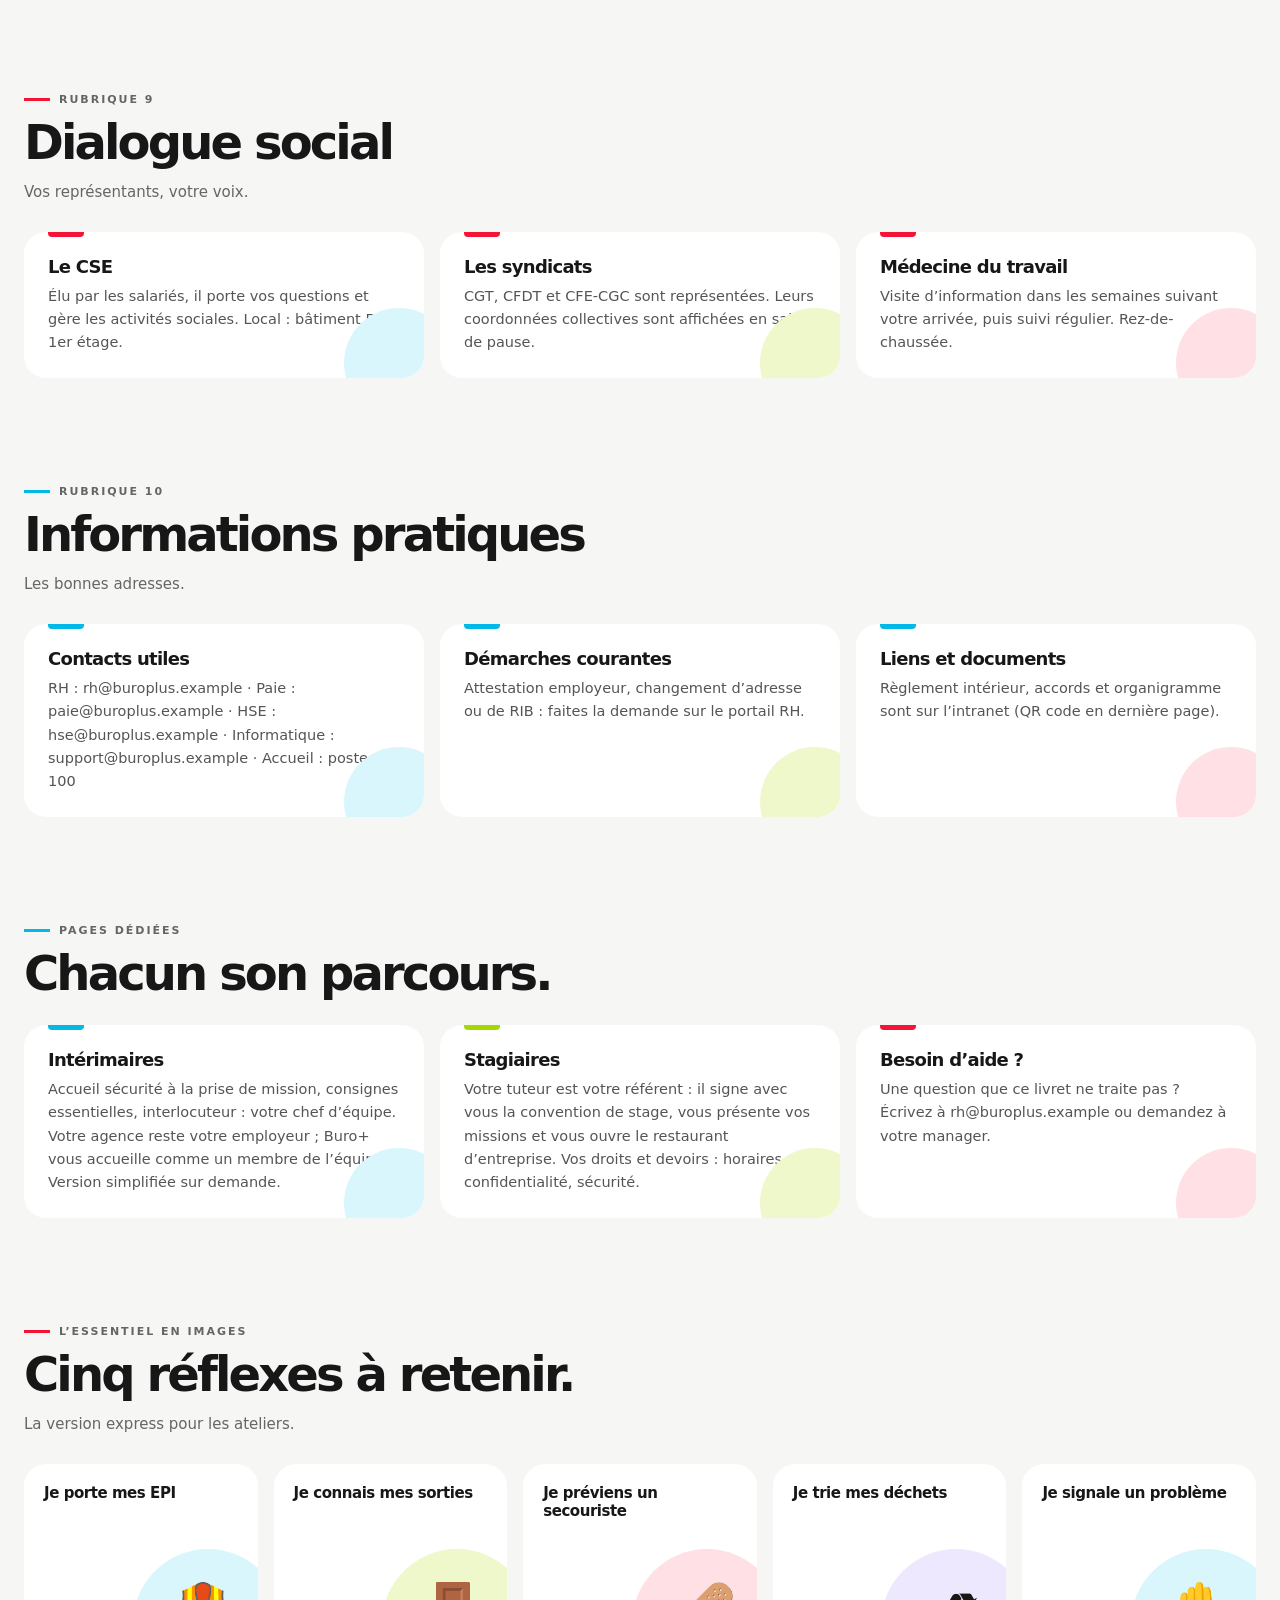
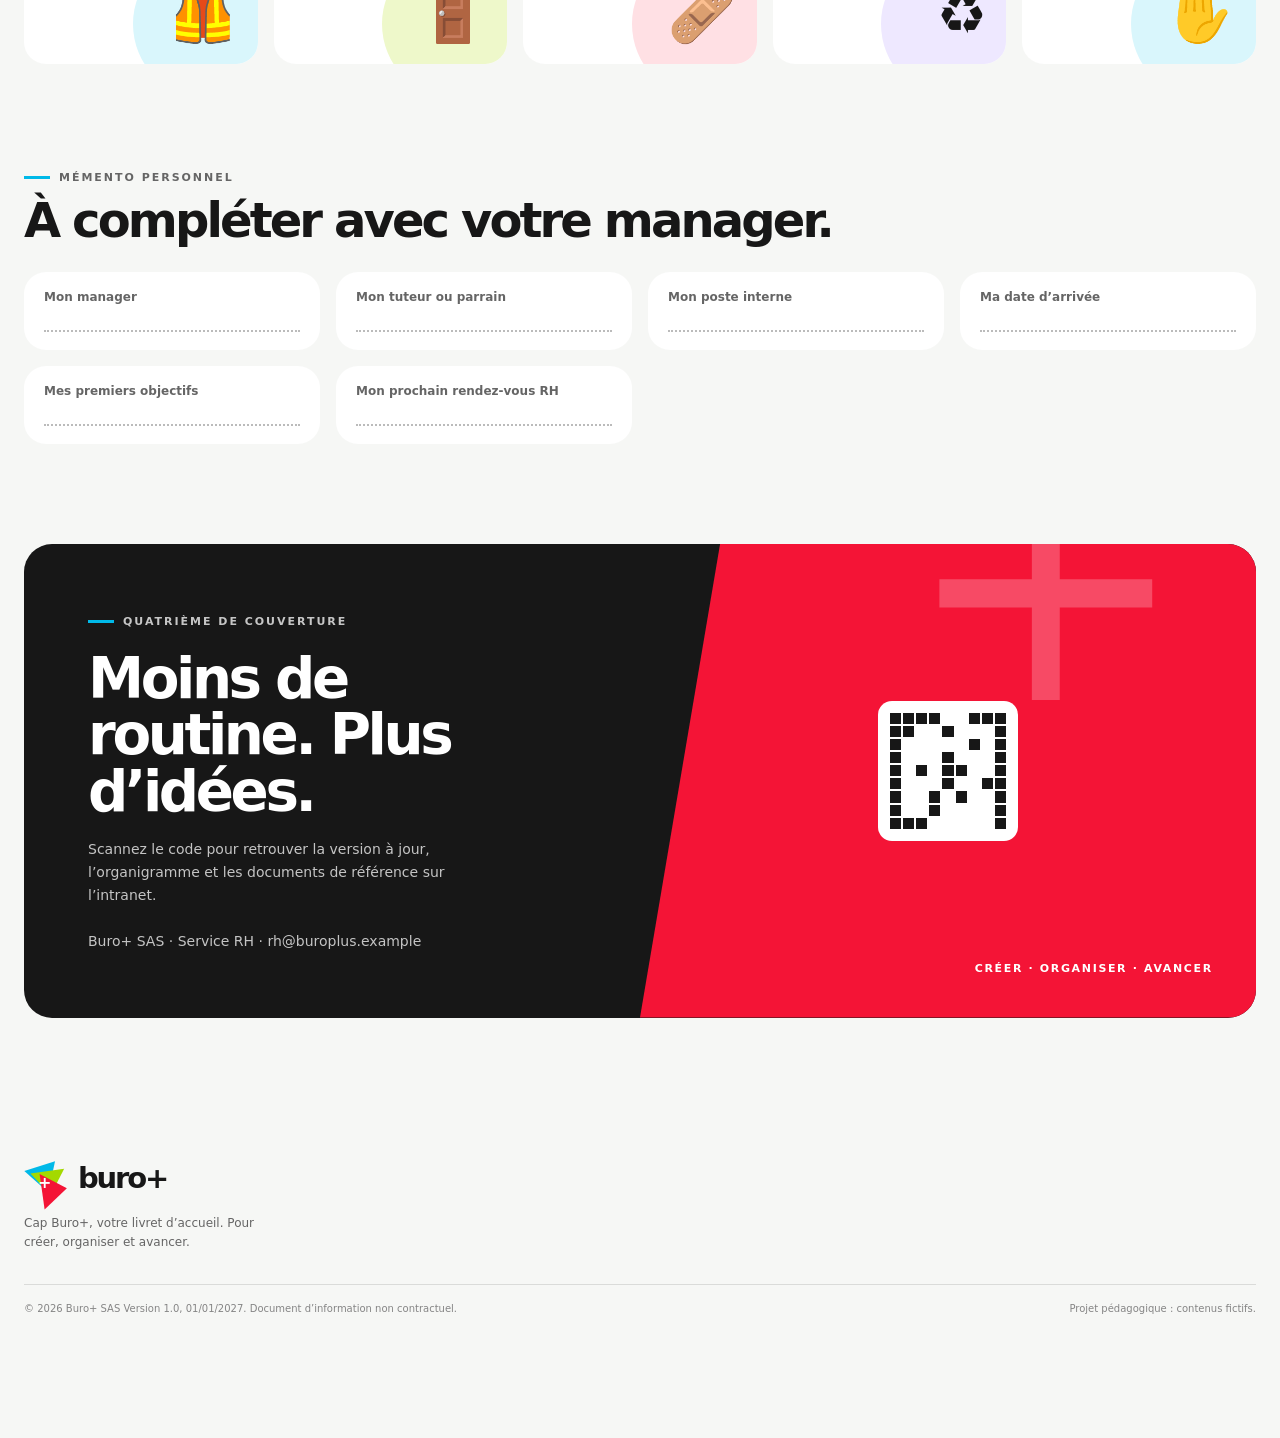
==== commit b6bde595: "Fix title formatting in index.html" ====
--- a/cap-buro/index.html
+++ b/cap-buro/index.html
@@ -1,7 +1,7 @@
 <!doctype html>
 <html lang="fr"><head><meta charset="utf-8"><meta name="viewport" content="width=device-width,initial-scale=1">
 <meta name="theme-color" content="#f6f7f5"><meta name="description" content="Cap Buro+ : le livret d’accueil de Buro+.">
-<title>Cap Buro+ — Votre livret d’accueil</title><link rel="stylesheet" href="style.css"></head><body>
+<title>Cap Buro+ Votre livret d’accueil</title><link rel="stylesheet" href="style.css"></head><body>
 <div class="announcement">DE BONS OUTILS POUR BIEN DÉMARRER <strong>Bienvenue chez Buro+.</strong></div>
 <header class="site-header"><nav class="nav" aria-label="Navigation principale"><a class="brand" href="#accueil" aria-label="Buro plus, accueil"><span class="brand-mark" aria-hidden="true"><i class="tri-cyan"></i><i class="tri-lime"></i><i class="tri-red"></i><b>+</b></span><span>buro+</span></a>
 <div class="nav-links" id="nav-links"><a href="#categories">Sommaire</a><a href="#r3">Mon arrivée</a><a href="#r4">Sécurité</a><a href="#publics">Intérimaires &amp; stagiaires</a><a href="#contact">Contacts</a></div>
@@ -24,5 +24,5 @@
 <section class="section" id="memento"><div class="section-heading"><div><div class="eyebrow">Mémento personnel</div><h2>À compléter avec votre manager.</h2></div></div><div class="mem"><label>Mon manager<span></span></label><label>Mon tuteur ou parrain<span></span></label><label>Mon poste interne<span></span></label><label>Ma date d’arrivée<span></span></label><label>Mes premiers objectifs<span></span></label><label>Mon prochain rendez-vous RH<span></span></label></div></section>
 <section class="section" id="contact"><div class="manifesto"><div class="manifesto-copy"><div class="eyebrow">Quatrième de couverture</div><h2>Moins de routine. Plus d’idées.</h2><p>Scannez le code pour retrouver la version à jour, l’organigramme et les documents de référence sur l’intranet.<br><br>Buro+ SAS · Service RH · rh@buroplus.example</p></div><div class="manifesto-art"><div class="qr" id="qr" role="img" aria-label="QR code illustratif"></div></div></div></section>
 </main>
-<footer class="section"><div class="footer-top"><div class="footer-brand"><a class="brand" href="#accueil" aria-label="Buro plus, accueil"><span class="brand-mark" aria-hidden="true"><i class="tri-cyan"></i><i class="tri-lime"></i><i class="tri-red"></i><b>+</b></span><span>buro+</span></a><p>Cap Buro+, votre livret d’accueil. Pour créer, organiser et avancer.</p></div></div><div class="copyright"><span>© 2026 Buro+ SAS — Version 1.0, 01/01/2027. Document d’information non contractuel.</span><span>Projet pédagogique : contenus fictifs.</span></div></footer>
+<footer class="section"><div class="footer-top"><div class="footer-brand"><a class="brand" href="#accueil" aria-label="Buro plus, accueil"><span class="brand-mark" aria-hidden="true"><i class="tri-cyan"></i><i class="tri-lime"></i><i class="tri-red"></i><b>+</b></span><span>buro+</span></a><p>Cap Buro+, votre livret d’accueil. Pour créer, organiser et avancer.</p></div></div><div class="copyright"><span>© 2026 Buro+ SAS Version 1.0, 01/01/2027. Document d’information non contractuel.</span><span>Projet pédagogique : contenus fictifs.</span></div></footer>
 <script src="app.js"></script></body></html>
